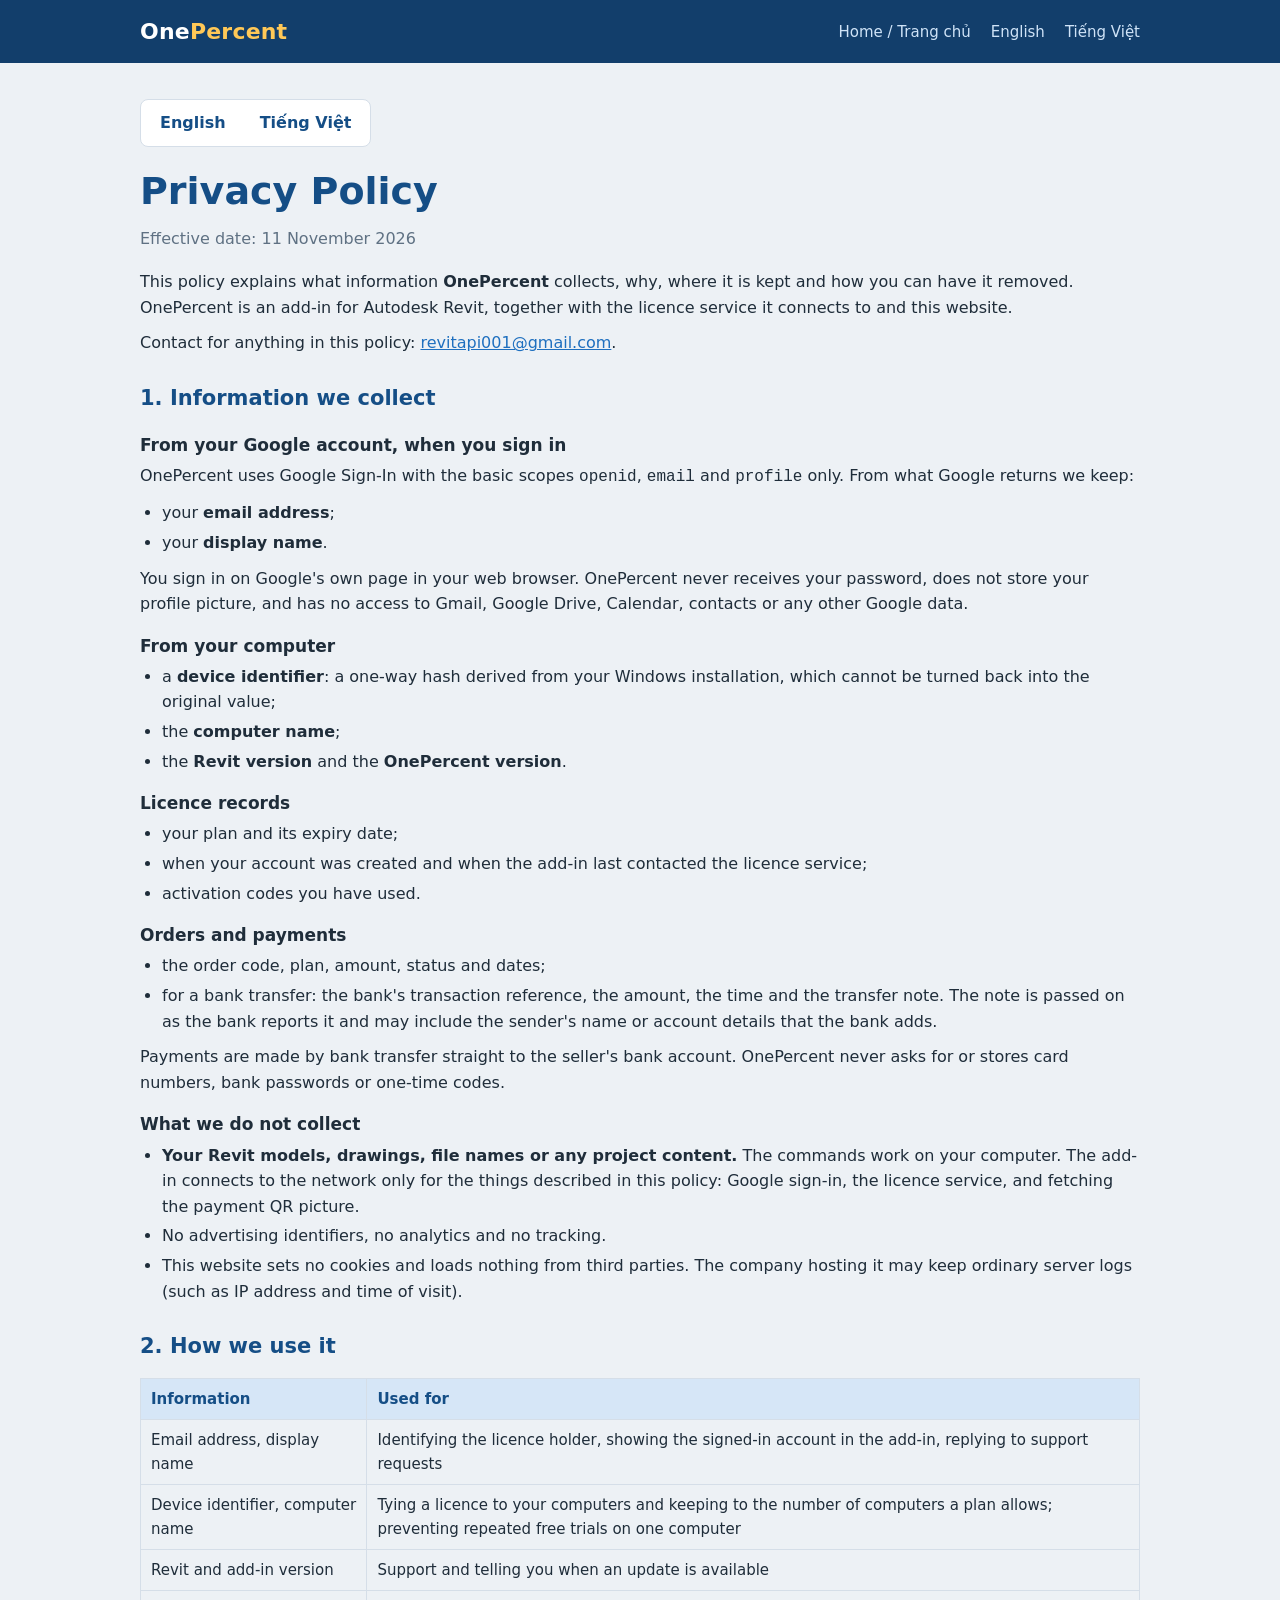
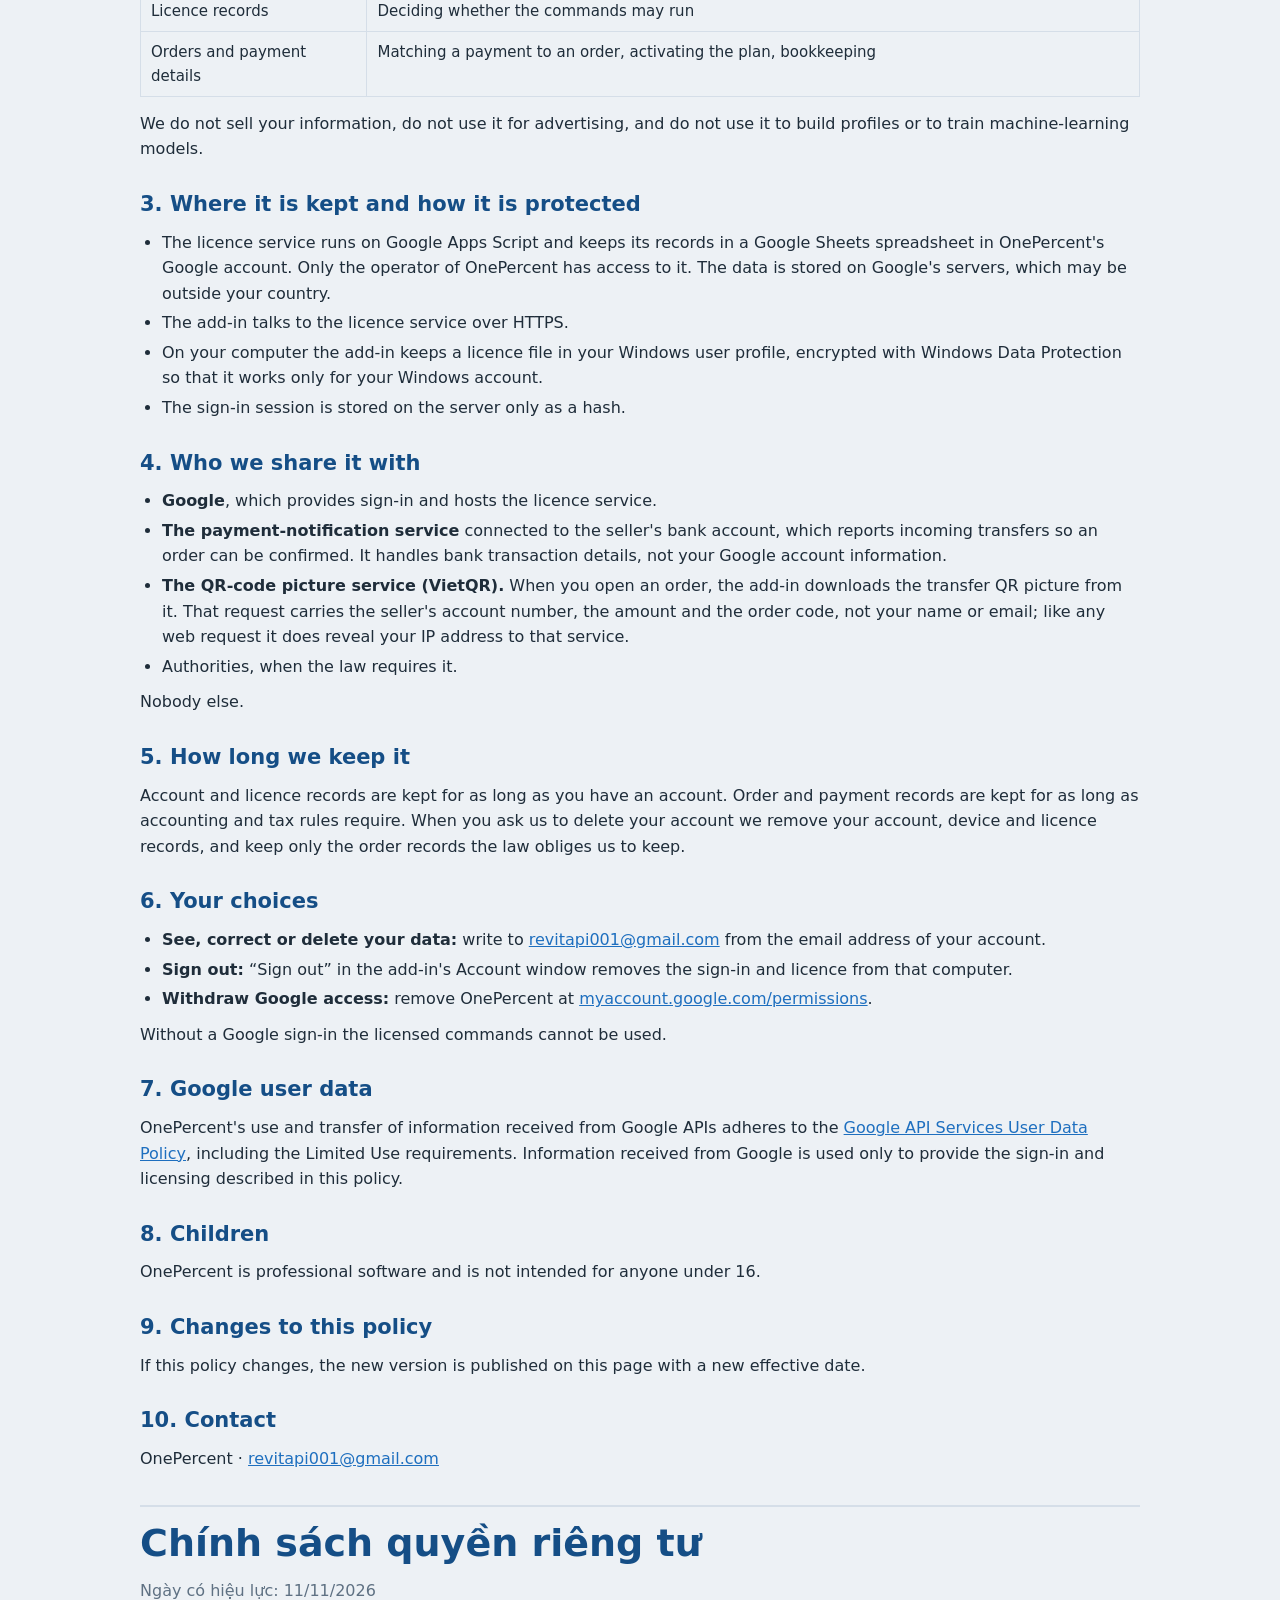
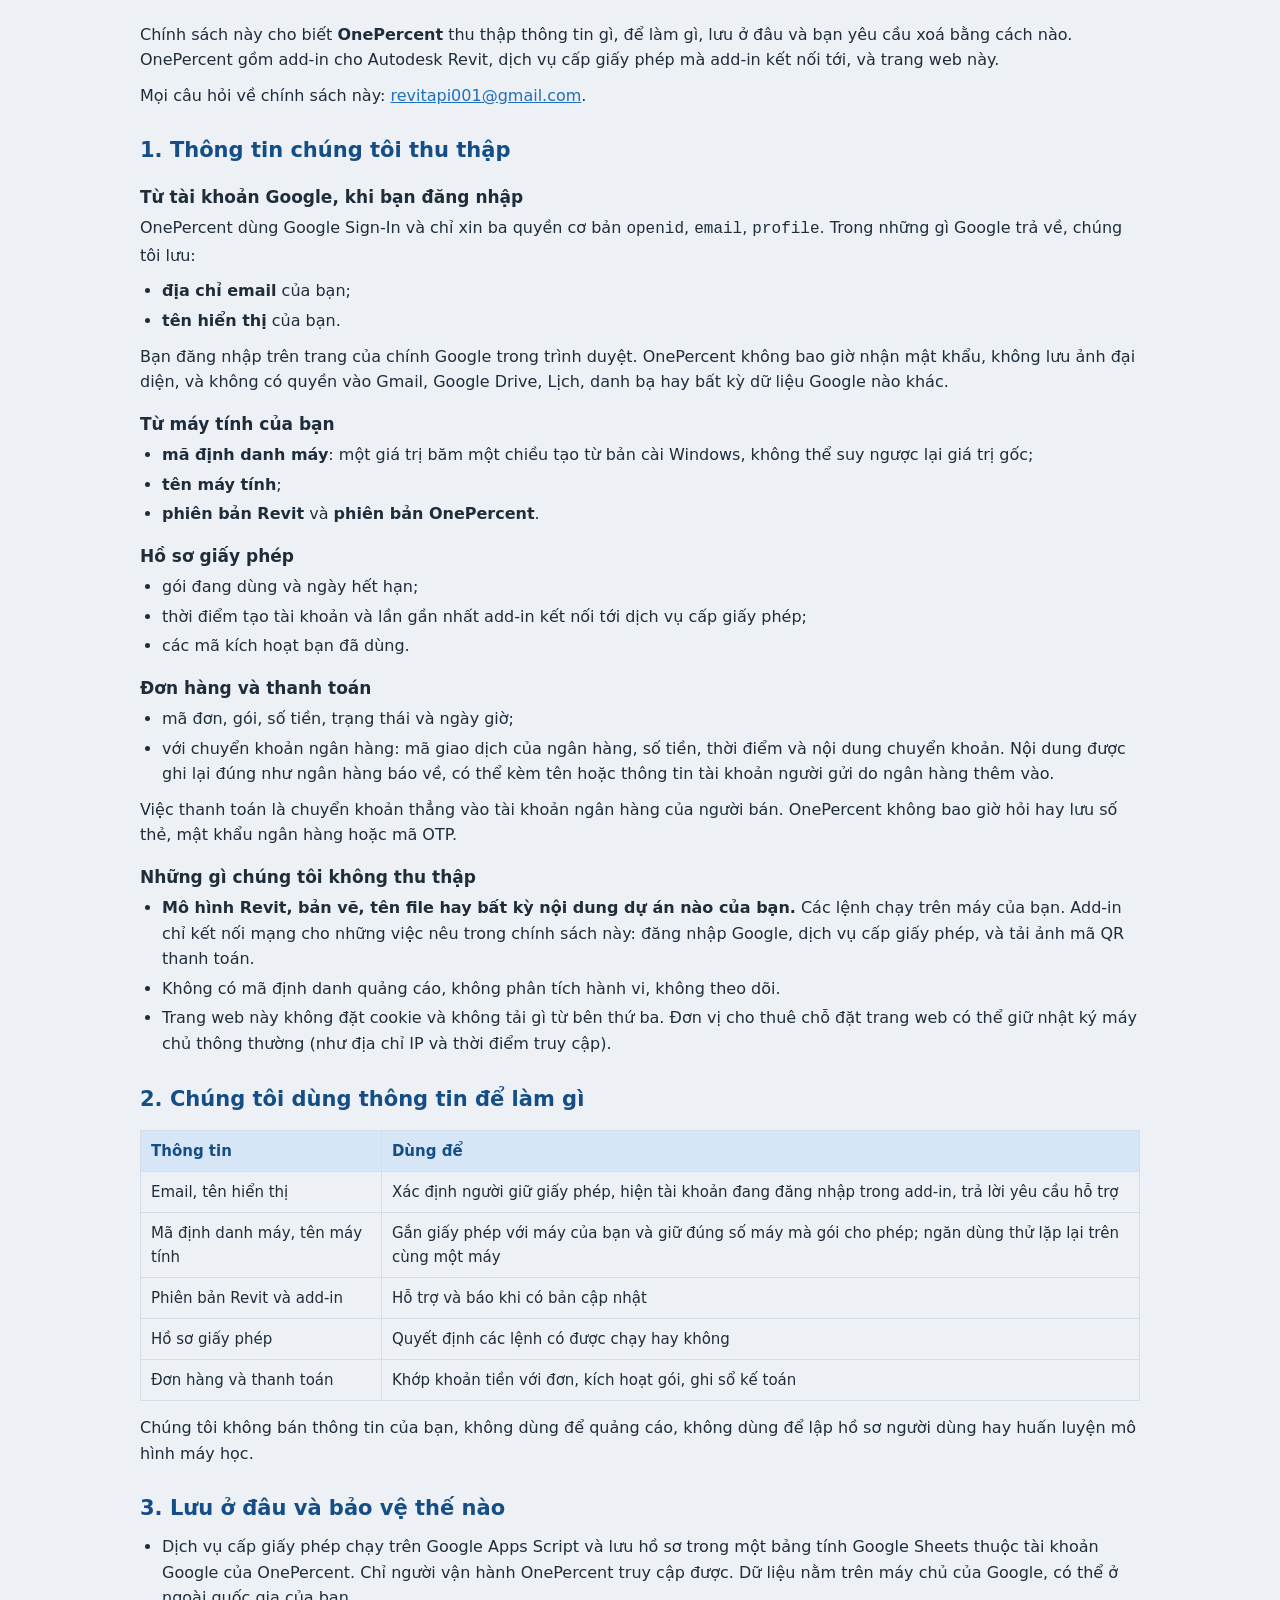
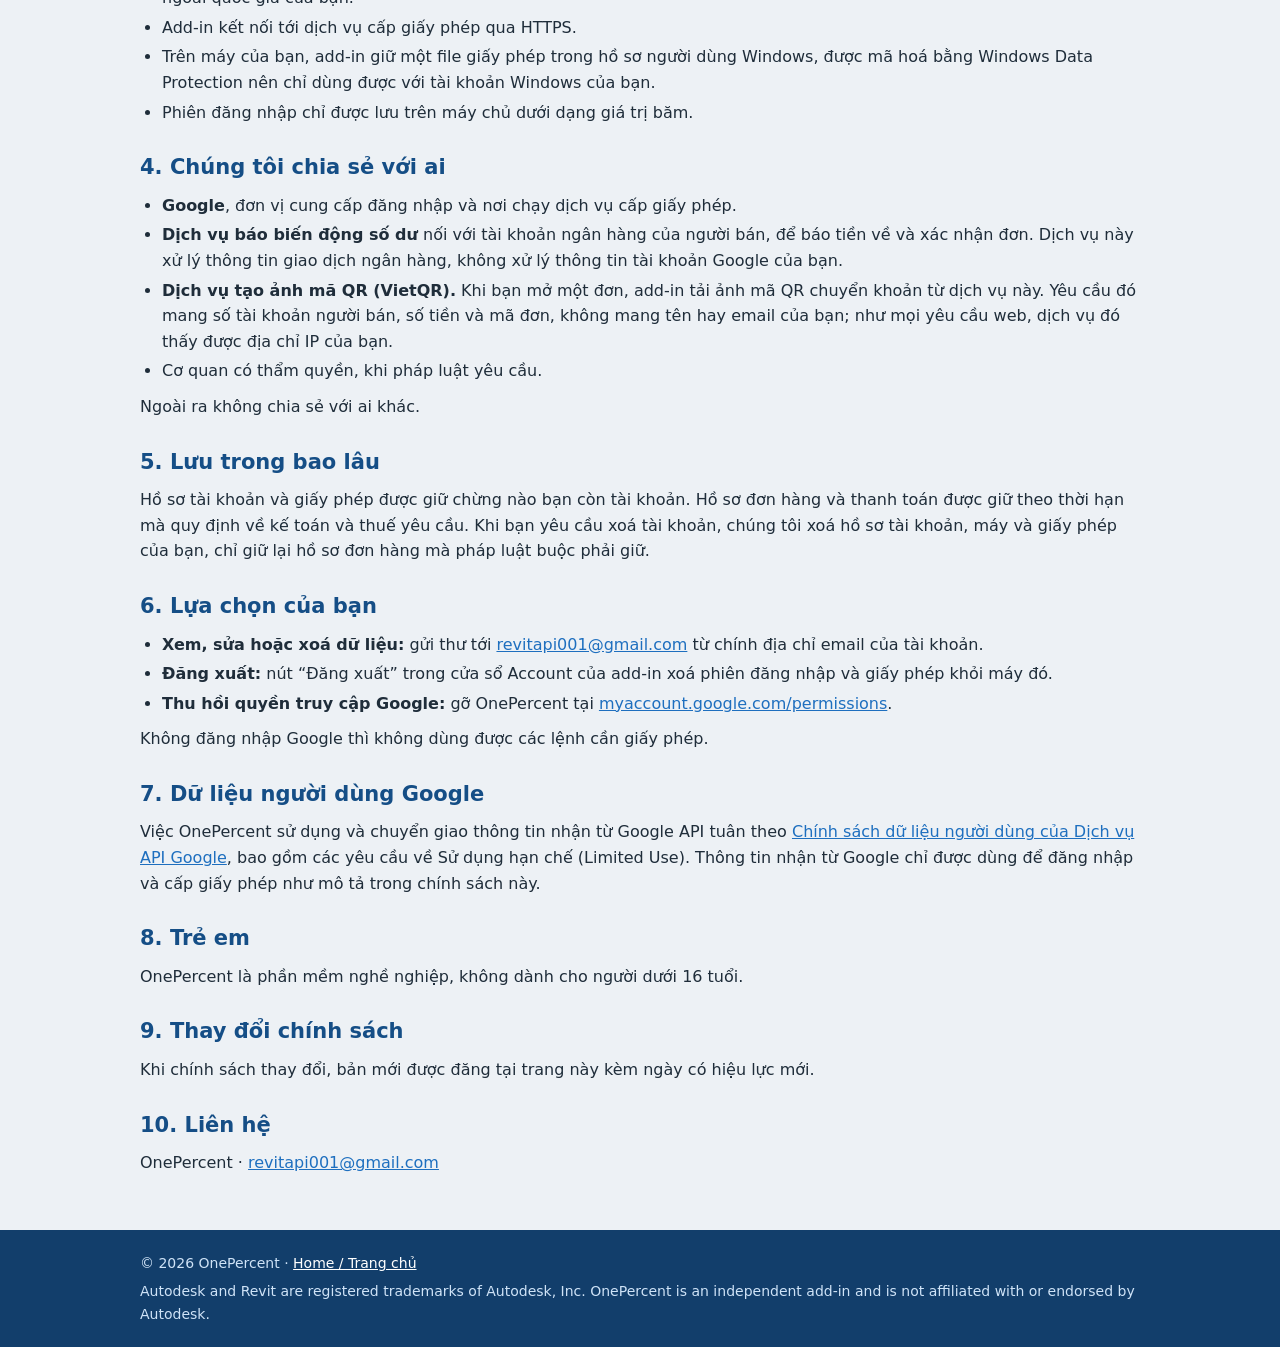
==== privacy.html @ 25739057 "Add files via upload" ====
<!doctype html>
<html lang="en">
<head>
  <meta charset="utf-8">
  <meta name="viewport" content="width=device-width, initial-scale=1">
  <title>Privacy Policy – OnePercent</title>
  <meta name="description" content="What information the OnePercent add-in for Autodesk Revit collects, why, where it is kept and how to have it removed.">
  <link rel="icon" href="data:image/svg+xml,%3Csvg xmlns='http://www.w3.org/2000/svg' viewBox='0 0 32 32'%3E%3Crect width='32' height='32' rx='7' fill='%231e6fbf'/%3E%3Ctext x='16' y='22' font-family='Segoe UI,Arial' font-size='15' font-weight='700' text-anchor='middle' fill='%23fff'%3E1%25%3C/text%3E%3C/svg%3E">
  <link rel="stylesheet" href="style.css">
</head>
<body>

<header class="top">
  <div class="wrap">
    <a class="brand" href="index.html">One<span>Percent</span></a>
    <nav class="nav">
      <a href="index.html">Home / Trang chủ</a>
      <a href="#english">English</a>
      <a href="#tieng-viet">Tiếng Việt</a>
    </nav>
  </div>
</header>

<main class="doc">
  <div class="wrap">

    <div class="switch">
      <a href="#english">English</a>
      <a href="#tieng-viet">Tiếng Việt</a>
    </div>

    <!-- ============================== ENGLISH ============================== -->
    <article id="english" lang="en">
      <h1>Privacy Policy</h1>
      <p class="date">Effective date: 11 November 2026</p>

      <p>This policy explains what information <strong>OnePercent</strong> collects, why, where it is kept and how you can have it removed. OnePercent is an add-in for Autodesk Revit, together with the licence service it connects to and this website.</p>
      <p>Contact for anything in this policy: <a href="mailto:revitapi001@gmail.com">revitapi001@gmail.com</a>.</p>

      <h2>1. Information we collect</h2>

      <h3>From your Google account, when you sign in</h3>
      <p>OnePercent uses Google Sign-In with the basic scopes <code>openid</code>, <code>email</code> and <code>profile</code> only. From what Google returns we keep:</p>
      <ul>
        <li>your <strong>email address</strong>;</li>
        <li>your <strong>display name</strong>.</li>
      </ul>
      <p>You sign in on Google's own page in your web browser. OnePercent never receives your password, does not store your profile picture, and has no access to Gmail, Google Drive, Calendar, contacts or any other Google data.</p>

      <h3>From your computer</h3>
      <ul>
        <li>a <strong>device identifier</strong>: a one-way hash derived from your Windows installation, which cannot be turned back into the original value;</li>
        <li>the <strong>computer name</strong>;</li>
        <li>the <strong>Revit version</strong> and the <strong>OnePercent version</strong>.</li>
      </ul>

      <h3>Licence records</h3>
      <ul>
        <li>your plan and its expiry date;</li>
        <li>when your account was created and when the add-in last contacted the licence service;</li>
        <li>activation codes you have used.</li>
      </ul>

      <h3>Orders and payments</h3>
      <ul>
        <li>the order code, plan, amount, status and dates;</li>
        <li>for a bank transfer: the bank's transaction reference, the amount, the time and the transfer note. The note is passed on as the bank reports it and may include the sender's name or account details that the bank adds.</li>
      </ul>
      <p>Payments are made by bank transfer straight to the seller's bank account. OnePercent never asks for or stores card numbers, bank passwords or one-time codes.</p>

      <h3>What we do not collect</h3>
      <ul>
        <li><strong>Your Revit models, drawings, file names or any project content.</strong> The commands work on your computer. The add-in connects to the network only for the things described in this policy: Google sign-in, the licence service, and fetching the payment QR picture.</li>
        <li>No advertising identifiers, no analytics and no tracking.</li>
        <li>This website sets no cookies and loads nothing from third parties. The company hosting it may keep ordinary server logs (such as IP address and time of visit).</li>
      </ul>

      <h2>2. How we use it</h2>
      <div class="table-scroll">
        <table>
          <tr><th>Information</th><th>Used for</th></tr>
          <tr><td>Email address, display name</td><td>Identifying the licence holder, showing the signed-in account in the add-in, replying to support requests</td></tr>
          <tr><td>Device identifier, computer name</td><td>Tying a licence to your computers and keeping to the number of computers a plan allows; preventing repeated free trials on one computer</td></tr>
          <tr><td>Revit and add-in version</td><td>Support and telling you when an update is available</td></tr>
          <tr><td>Licence records</td><td>Deciding whether the commands may run</td></tr>
          <tr><td>Orders and payment details</td><td>Matching a payment to an order, activating the plan, bookkeeping</td></tr>
        </table>
      </div>
      <p>We do not sell your information, do not use it for advertising, and do not use it to build profiles or to train machine-learning models.</p>

      <h2>3. Where it is kept and how it is protected</h2>
      <ul>
        <li>The licence service runs on Google Apps Script and keeps its records in a Google Sheets spreadsheet in OnePercent's Google account. Only the operator of OnePercent has access to it. The data is stored on Google's servers, which may be outside your country.</li>
        <li>The add-in talks to the licence service over HTTPS.</li>
        <li>On your computer the add-in keeps a licence file in your Windows user profile, encrypted with Windows Data Protection so that it works only for your Windows account.</li>
        <li>The sign-in session is stored on the server only as a hash.</li>
      </ul>

      <h2>4. Who we share it with</h2>
      <ul>
        <li><strong>Google</strong>, which provides sign-in and hosts the licence service.</li>
        <li><strong>The payment-notification service</strong> connected to the seller's bank account, which reports incoming transfers so an order can be confirmed. It handles bank transaction details, not your Google account information.</li>
        <li><strong>The QR-code picture service (VietQR).</strong> When you open an order, the add-in downloads the transfer QR picture from it. That request carries the seller's account number, the amount and the order code, not your name or email; like any web request it does reveal your IP address to that service.</li>
        <li>Authorities, when the law requires it.</li>
      </ul>
      <p>Nobody else.</p>

      <h2>5. How long we keep it</h2>
      <p>Account and licence records are kept for as long as you have an account. Order and payment records are kept for as long as accounting and tax rules require. When you ask us to delete your account we remove your account, device and licence records, and keep only the order records the law obliges us to keep.</p>

      <h2>6. Your choices</h2>
      <ul>
        <li><strong>See, correct or delete your data:</strong> write to <a href="mailto:revitapi001@gmail.com">revitapi001@gmail.com</a> from the email address of your account.</li>
        <li><strong>Sign out:</strong> “Sign out” in the add-in's Account window removes the sign-in and licence from that computer.</li>
        <li><strong>Withdraw Google access:</strong> remove OnePercent at <a href="https://myaccount.google.com/permissions">myaccount.google.com/permissions</a>.</li>
      </ul>
      <p>Without a Google sign-in the licensed commands cannot be used.</p>

      <h2>7. Google user data</h2>
      <p>OnePercent's use and transfer of information received from Google APIs adheres to the <a href="https://developers.google.com/terms/api-services-user-data-policy">Google API Services User Data Policy</a>, including the Limited Use requirements. Information received from Google is used only to provide the sign-in and licensing described in this policy.</p>

      <h2>8. Children</h2>
      <p>OnePercent is professional software and is not intended for anyone under 16.</p>

      <h2>9. Changes to this policy</h2>
      <p>If this policy changes, the new version is published on this page with a new effective date.</p>

      <h2>10. Contact</h2>
      <p>OnePercent · <a href="mailto:revitapi001@gmail.com">revitapi001@gmail.com</a></p>
    </article>

    <hr class="divider">

    <!-- ============================== TIẾNG VIỆT ============================== -->
    <article id="tieng-viet" lang="vi">
      <h1>Chính sách quyền riêng tư</h1>
      <p class="date">Ngày có hiệu lực: 11/11/2026</p>

      <p>Chính sách này cho biết <strong>OnePercent</strong> thu thập thông tin gì, để làm gì, lưu ở đâu và bạn yêu cầu xoá bằng cách nào. OnePercent gồm add-in cho Autodesk Revit, dịch vụ cấp giấy phép mà add-in kết nối tới, và trang web này.</p>
      <p>Mọi câu hỏi về chính sách này: <a href="mailto:revitapi001@gmail.com">revitapi001@gmail.com</a>.</p>

      <h2>1. Thông tin chúng tôi thu thập</h2>

      <h3>Từ tài khoản Google, khi bạn đăng nhập</h3>
      <p>OnePercent dùng Google Sign-In và chỉ xin ba quyền cơ bản <code>openid</code>, <code>email</code>, <code>profile</code>. Trong những gì Google trả về, chúng tôi lưu:</p>
      <ul>
        <li><strong>địa chỉ email</strong> của bạn;</li>
        <li><strong>tên hiển thị</strong> của bạn.</li>
      </ul>
      <p>Bạn đăng nhập trên trang của chính Google trong trình duyệt. OnePercent không bao giờ nhận mật khẩu, không lưu ảnh đại diện, và không có quyền vào Gmail, Google Drive, Lịch, danh bạ hay bất kỳ dữ liệu Google nào khác.</p>

      <h3>Từ máy tính của bạn</h3>
      <ul>
        <li><strong>mã định danh máy</strong>: một giá trị băm một chiều tạo từ bản cài Windows, không thể suy ngược lại giá trị gốc;</li>
        <li><strong>tên máy tính</strong>;</li>
        <li><strong>phiên bản Revit</strong> và <strong>phiên bản OnePercent</strong>.</li>
      </ul>

      <h3>Hồ sơ giấy phép</h3>
      <ul>
        <li>gói đang dùng và ngày hết hạn;</li>
        <li>thời điểm tạo tài khoản và lần gần nhất add-in kết nối tới dịch vụ cấp giấy phép;</li>
        <li>các mã kích hoạt bạn đã dùng.</li>
      </ul>

      <h3>Đơn hàng và thanh toán</h3>
      <ul>
        <li>mã đơn, gói, số tiền, trạng thái và ngày giờ;</li>
        <li>với chuyển khoản ngân hàng: mã giao dịch của ngân hàng, số tiền, thời điểm và nội dung chuyển khoản. Nội dung được ghi lại đúng như ngân hàng báo về, có thể kèm tên hoặc thông tin tài khoản người gửi do ngân hàng thêm vào.</li>
      </ul>
      <p>Việc thanh toán là chuyển khoản thẳng vào tài khoản ngân hàng của người bán. OnePercent không bao giờ hỏi hay lưu số thẻ, mật khẩu ngân hàng hoặc mã OTP.</p>

      <h3>Những gì chúng tôi không thu thập</h3>
      <ul>
        <li><strong>Mô hình Revit, bản vẽ, tên file hay bất kỳ nội dung dự án nào của bạn.</strong> Các lệnh chạy trên máy của bạn. Add-in chỉ kết nối mạng cho những việc nêu trong chính sách này: đăng nhập Google, dịch vụ cấp giấy phép, và tải ảnh mã QR thanh toán.</li>
        <li>Không có mã định danh quảng cáo, không phân tích hành vi, không theo dõi.</li>
        <li>Trang web này không đặt cookie và không tải gì từ bên thứ ba. Đơn vị cho thuê chỗ đặt trang web có thể giữ nhật ký máy chủ thông thường (như địa chỉ IP và thời điểm truy cập).</li>
      </ul>

      <h2>2. Chúng tôi dùng thông tin để làm gì</h2>
      <div class="table-scroll">
        <table>
          <tr><th>Thông tin</th><th>Dùng để</th></tr>
          <tr><td>Email, tên hiển thị</td><td>Xác định người giữ giấy phép, hiện tài khoản đang đăng nhập trong add-in, trả lời yêu cầu hỗ trợ</td></tr>
          <tr><td>Mã định danh máy, tên máy tính</td><td>Gắn giấy phép với máy của bạn và giữ đúng số máy mà gói cho phép; ngăn dùng thử lặp lại trên cùng một máy</td></tr>
          <tr><td>Phiên bản Revit và add-in</td><td>Hỗ trợ và báo khi có bản cập nhật</td></tr>
          <tr><td>Hồ sơ giấy phép</td><td>Quyết định các lệnh có được chạy hay không</td></tr>
          <tr><td>Đơn hàng và thanh toán</td><td>Khớp khoản tiền với đơn, kích hoạt gói, ghi sổ kế toán</td></tr>
        </table>
      </div>
      <p>Chúng tôi không bán thông tin của bạn, không dùng để quảng cáo, không dùng để lập hồ sơ người dùng hay huấn luyện mô hình máy học.</p>

      <h2>3. Lưu ở đâu và bảo vệ thế nào</h2>
      <ul>
        <li>Dịch vụ cấp giấy phép chạy trên Google Apps Script và lưu hồ sơ trong một bảng tính Google Sheets thuộc tài khoản Google của OnePercent. Chỉ người vận hành OnePercent truy cập được. Dữ liệu nằm trên máy chủ của Google, có thể ở ngoài quốc gia của bạn.</li>
        <li>Add-in kết nối tới dịch vụ cấp giấy phép qua HTTPS.</li>
        <li>Trên máy của bạn, add-in giữ một file giấy phép trong hồ sơ người dùng Windows, được mã hoá bằng Windows Data Protection nên chỉ dùng được với tài khoản Windows của bạn.</li>
        <li>Phiên đăng nhập chỉ được lưu trên máy chủ dưới dạng giá trị băm.</li>
      </ul>

      <h2>4. Chúng tôi chia sẻ với ai</h2>
      <ul>
        <li><strong>Google</strong>, đơn vị cung cấp đăng nhập và nơi chạy dịch vụ cấp giấy phép.</li>
        <li><strong>Dịch vụ báo biến động số dư</strong> nối với tài khoản ngân hàng của người bán, để báo tiền về và xác nhận đơn. Dịch vụ này xử lý thông tin giao dịch ngân hàng, không xử lý thông tin tài khoản Google của bạn.</li>
        <li><strong>Dịch vụ tạo ảnh mã QR (VietQR).</strong> Khi bạn mở một đơn, add-in tải ảnh mã QR chuyển khoản từ dịch vụ này. Yêu cầu đó mang số tài khoản người bán, số tiền và mã đơn, không mang tên hay email của bạn; như mọi yêu cầu web, dịch vụ đó thấy được địa chỉ IP của bạn.</li>
        <li>Cơ quan có thẩm quyền, khi pháp luật yêu cầu.</li>
      </ul>
      <p>Ngoài ra không chia sẻ với ai khác.</p>

      <h2>5. Lưu trong bao lâu</h2>
      <p>Hồ sơ tài khoản và giấy phép được giữ chừng nào bạn còn tài khoản. Hồ sơ đơn hàng và thanh toán được giữ theo thời hạn mà quy định về kế toán và thuế yêu cầu. Khi bạn yêu cầu xoá tài khoản, chúng tôi xoá hồ sơ tài khoản, máy và giấy phép của bạn, chỉ giữ lại hồ sơ đơn hàng mà pháp luật buộc phải giữ.</p>

      <h2>6. Lựa chọn của bạn</h2>
      <ul>
        <li><strong>Xem, sửa hoặc xoá dữ liệu:</strong> gửi thư tới <a href="mailto:revitapi001@gmail.com">revitapi001@gmail.com</a> từ chính địa chỉ email của tài khoản.</li>
        <li><strong>Đăng xuất:</strong> nút “Đăng xuất” trong cửa sổ Account của add-in xoá phiên đăng nhập và giấy phép khỏi máy đó.</li>
        <li><strong>Thu hồi quyền truy cập Google:</strong> gỡ OnePercent tại <a href="https://myaccount.google.com/permissions">myaccount.google.com/permissions</a>.</li>
      </ul>
      <p>Không đăng nhập Google thì không dùng được các lệnh cần giấy phép.</p>

      <h2>7. Dữ liệu người dùng Google</h2>
      <p>Việc OnePercent sử dụng và chuyển giao thông tin nhận từ Google API tuân theo <a href="https://developers.google.com/terms/api-services-user-data-policy">Chính sách dữ liệu người dùng của Dịch vụ API Google</a>, bao gồm các yêu cầu về Sử dụng hạn chế (Limited Use). Thông tin nhận từ Google chỉ được dùng để đăng nhập và cấp giấy phép như mô tả trong chính sách này.</p>

      <h2>8. Trẻ em</h2>
      <p>OnePercent là phần mềm nghề nghiệp, không dành cho người dưới 16 tuổi.</p>

      <h2>9. Thay đổi chính sách</h2>
      <p>Khi chính sách thay đổi, bản mới được đăng tại trang này kèm ngày có hiệu lực mới.</p>

      <h2>10. Liên hệ</h2>
      <p>OnePercent · <a href="mailto:revitapi001@gmail.com">revitapi001@gmail.com</a></p>
    </article>

  </div>
</main>

<footer>
  <div class="wrap">
    <p>© 2026 OnePercent · <a href="index.html">Home / Trang chủ</a></p>
    <p>Autodesk and Revit are registered trademarks of Autodesk, Inc. OnePercent is an independent add-in and is not affiliated with or endorsed by Autodesk.</p>
  </div>
</footer>

</body>
</html>
---- style.css ----
/* OnePercent website - shared by index.html and privacy.html.
   No external fonts, scripts or trackers: the pages load nothing from third parties. */

:root {
  --blue: #1e6fbf;
  --blue-dark: #123e6b;
  --blue-ink: #154e86;
  --gold: #ffc857;
  --green: #2e7d32;
  --ink: #1f2d3a;
  --muted: #5f7183;
  --line: #d5dee8;
  --wash: #f0f6fc;
  --page: #edf1f5;
  --card: #ffffff;
}

* { box-sizing: border-box; }

html { scroll-behavior: smooth; }

body {
  margin: 0;
  font-family: "Segoe UI", system-ui, -apple-system, Roboto, Arial, sans-serif;
  font-size: 16px;
  line-height: 1.6;
  color: var(--ink);
  background: var(--page);
}

a { color: var(--blue); }
a:hover { color: var(--blue-ink); }

.wrap {
  max-width: 1040px;
  margin: 0 auto;
  padding: 0 20px;
}

/* ---- top bar ---- */
.top {
  background: var(--blue-dark);
  color: #fff;
}
.top .wrap {
  display: flex;
  align-items: center;
  justify-content: space-between;
  flex-wrap: wrap;
  gap: 8px 24px;
  padding-top: 14px;
  padding-bottom: 14px;
}
.brand {
  font-size: 22px;
  font-weight: 700;
  color: #fff;
  text-decoration: none;
  letter-spacing: 0.2px;
}
.brand span { color: var(--gold); }
.nav { display: flex; flex-wrap: wrap; gap: 4px 20px; }
.nav a {
  color: #cfe3f7;
  text-decoration: none;
  font-size: 15px;
}
.nav a:hover { color: #fff; text-decoration: underline; }

/* ---- hero ---- */
.hero {
  background: linear-gradient(160deg, var(--blue-dark) 0%, var(--blue) 100%);
  color: #fff;
  padding: 56px 0 64px;
}
.hero h1 {
  margin: 0 0 6px;
  font-size: clamp(32px, 6vw, 50px);
  line-height: 1.15;
}
.hero .rule {
  width: 56px;
  height: 4px;
  border-radius: 2px;
  background: var(--gold);
  margin: 18px 0;
}
.hero p {
  max-width: 660px;
  margin: 0 0 26px;
  font-size: 18px;
  color: #e4effa;
}
.buttons { display: flex; flex-wrap: wrap; gap: 12px; }
.btn {
  display: inline-block;
  padding: 11px 22px;
  border-radius: 7px;
  font-weight: 600;
  text-decoration: none;
  border: 1px solid transparent;
}
.btn.primary { background: var(--gold); color: #3a2a00; }
.btn.primary:hover { background: #ffd57e; color: #3a2a00; }
.btn.ghost { border-color: rgba(255, 255, 255, 0.55); color: #fff; background: rgba(255, 255, 255, 0.1); }
.btn.ghost:hover { background: rgba(255, 255, 255, 0.2); color: #fff; }

/* ---- sections ---- */
section { padding: 44px 0 8px; }
section:last-of-type { padding-bottom: 44px; }
h2 {
  margin: 0 0 6px;
  font-size: 26px;
  color: var(--blue-ink);
}
.lead { margin: 0 0 22px; color: var(--muted); max-width: 720px; }

.grid {
  display: grid;
  grid-template-columns: repeat(auto-fill, minmax(230px, 1fr));
  gap: 14px;
}
.card {
  background: var(--card);
  border: 1px solid var(--line);
  border-radius: 10px;
  padding: 16px 18px 18px;
  border-top: 5px solid var(--blue);
}
.card:nth-child(4n + 2) { border-top-color: #5b3fa8; }
.card:nth-child(4n + 3) { border-top-color: #a85d00; }
.card:nth-child(4n + 4) { border-top-color: var(--green); }
.card h3 { margin: 0 0 4px; font-size: 17px; }
.card p { margin: 0; font-size: 15px; color: var(--muted); }

.panel {
  background: var(--card);
  border: 1px solid var(--line);
  border-radius: 10px;
  padding: 22px 24px;
}
.panel + .panel { margin-top: 14px; }
.panel h3 { margin: 0 0 8px; font-size: 18px; color: var(--blue-ink); }
.panel p { margin: 0 0 10px; }
.panel p:last-child, .panel ul:last-child, .panel ol:last-child { margin-bottom: 0; }
.panel ul, .panel ol { margin: 0 0 10px; padding-left: 22px; }
.panel li { margin-bottom: 4px; }

.steps { counter-reset: step; list-style: none; padding: 0; margin: 0; }
.steps li {
  counter-increment: step;
  position: relative;
  padding: 2px 0 12px 44px;
}
.steps li::before {
  content: counter(step);
  position: absolute;
  left: 0;
  top: 0;
  width: 30px;
  height: 30px;
  border-radius: 50%;
  background: var(--blue);
  color: #fff;
  font-weight: 700;
  text-align: center;
  line-height: 30px;
}

.note {
  background: #fff6e5;
  border: 1px solid #f0d9a8;
  border-radius: 8px;
  padding: 12px 16px;
  color: #7a4b00;
}
.english {
  background: var(--wash);
  border: 1px solid var(--line);
  border-left: 5px solid var(--blue);
  border-radius: 8px;
  padding: 18px 22px;
}
.english h2 { font-size: 21px; }
.english p { margin: 0 0 10px; }
.english p:last-child { margin-bottom: 0; }

/* ---- policy page ---- */
.doc { padding: 36px 0 44px; }
.doc h1 { margin: 0 0 4px; font-size: clamp(28px, 5vw, 38px); color: var(--blue-ink); }
.doc .date { margin: 0 0 18px; color: var(--muted); }
.doc h2 { margin: 26px 0 8px; font-size: 21px; }
.doc h3 { margin: 16px 0 4px; font-size: 17px; }
.doc p, .doc ul { margin: 0 0 10px; }
.doc ul { padding-left: 22px; }
.doc li { margin-bottom: 4px; }
.doc table { width: 100%; border-collapse: collapse; margin: 6px 0 14px; font-size: 15px; }
.doc th, .doc td { text-align: left; vertical-align: top; padding: 8px 10px; border: 1px solid var(--line); }
.doc th { background: #d6e6f7; color: var(--blue-ink); }
.table-scroll { overflow-x: auto; }
.switch {
  display: inline-flex;
  gap: 6px;
  background: var(--card);
  border: 1px solid var(--line);
  border-radius: 8px;
  padding: 5px;
  margin: 0 0 14px;
}
.switch a {
  padding: 5px 14px;
  border-radius: 5px;
  text-decoration: none;
  font-weight: 600;
  color: var(--blue-ink);
}
.switch a:hover { background: var(--wash); }
.divider { border: 0; border-top: 2px solid var(--line); margin: 34px 0 6px; }

/* ---- footer ---- */
footer {
  background: var(--blue-dark);
  color: #cfe3f7;
  font-size: 14px;
  padding: 22px 0 26px;
}
footer a { color: #fff; }
footer p { margin: 0 0 6px; }
footer p:last-child { margin-bottom: 0; }

@media (max-width: 560px) {
  .hero { padding: 40px 0 46px; }
  .hero p { font-size: 16px; }
  .panel { padding: 18px 16px; }
}
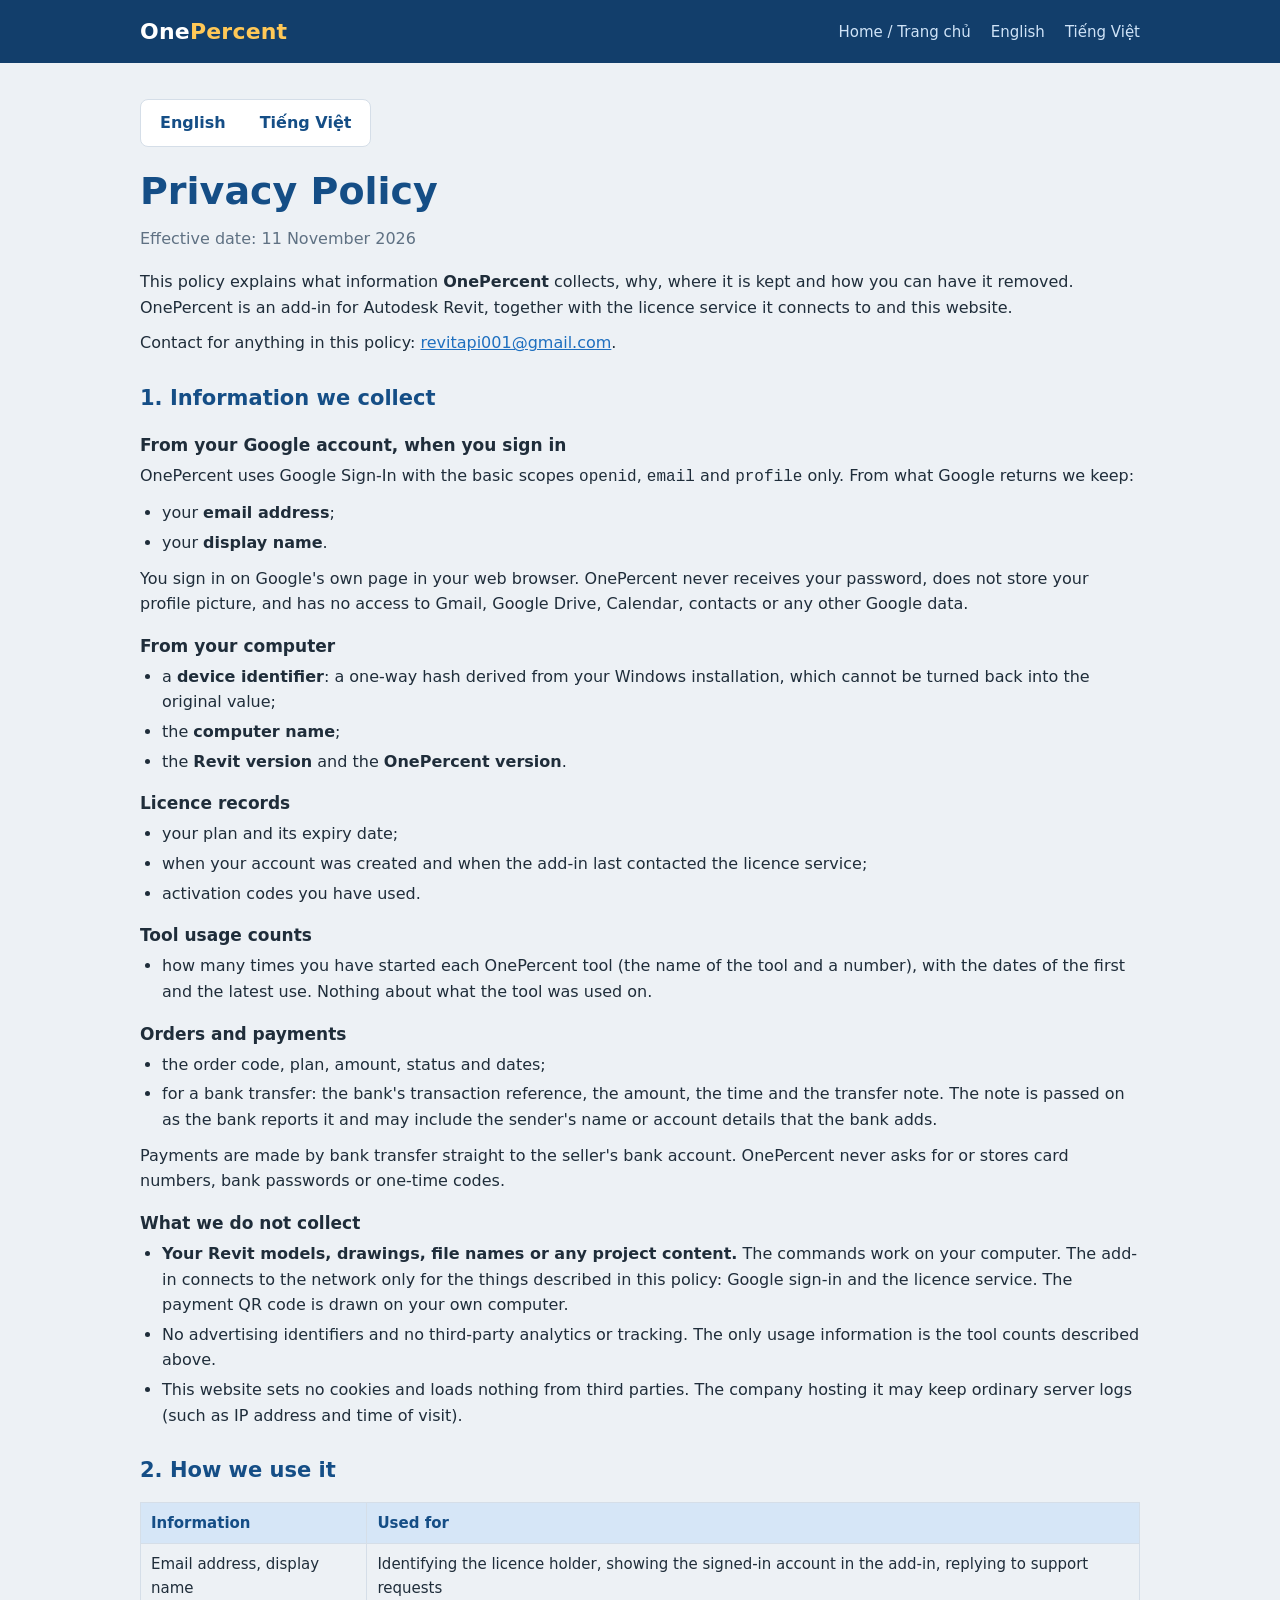
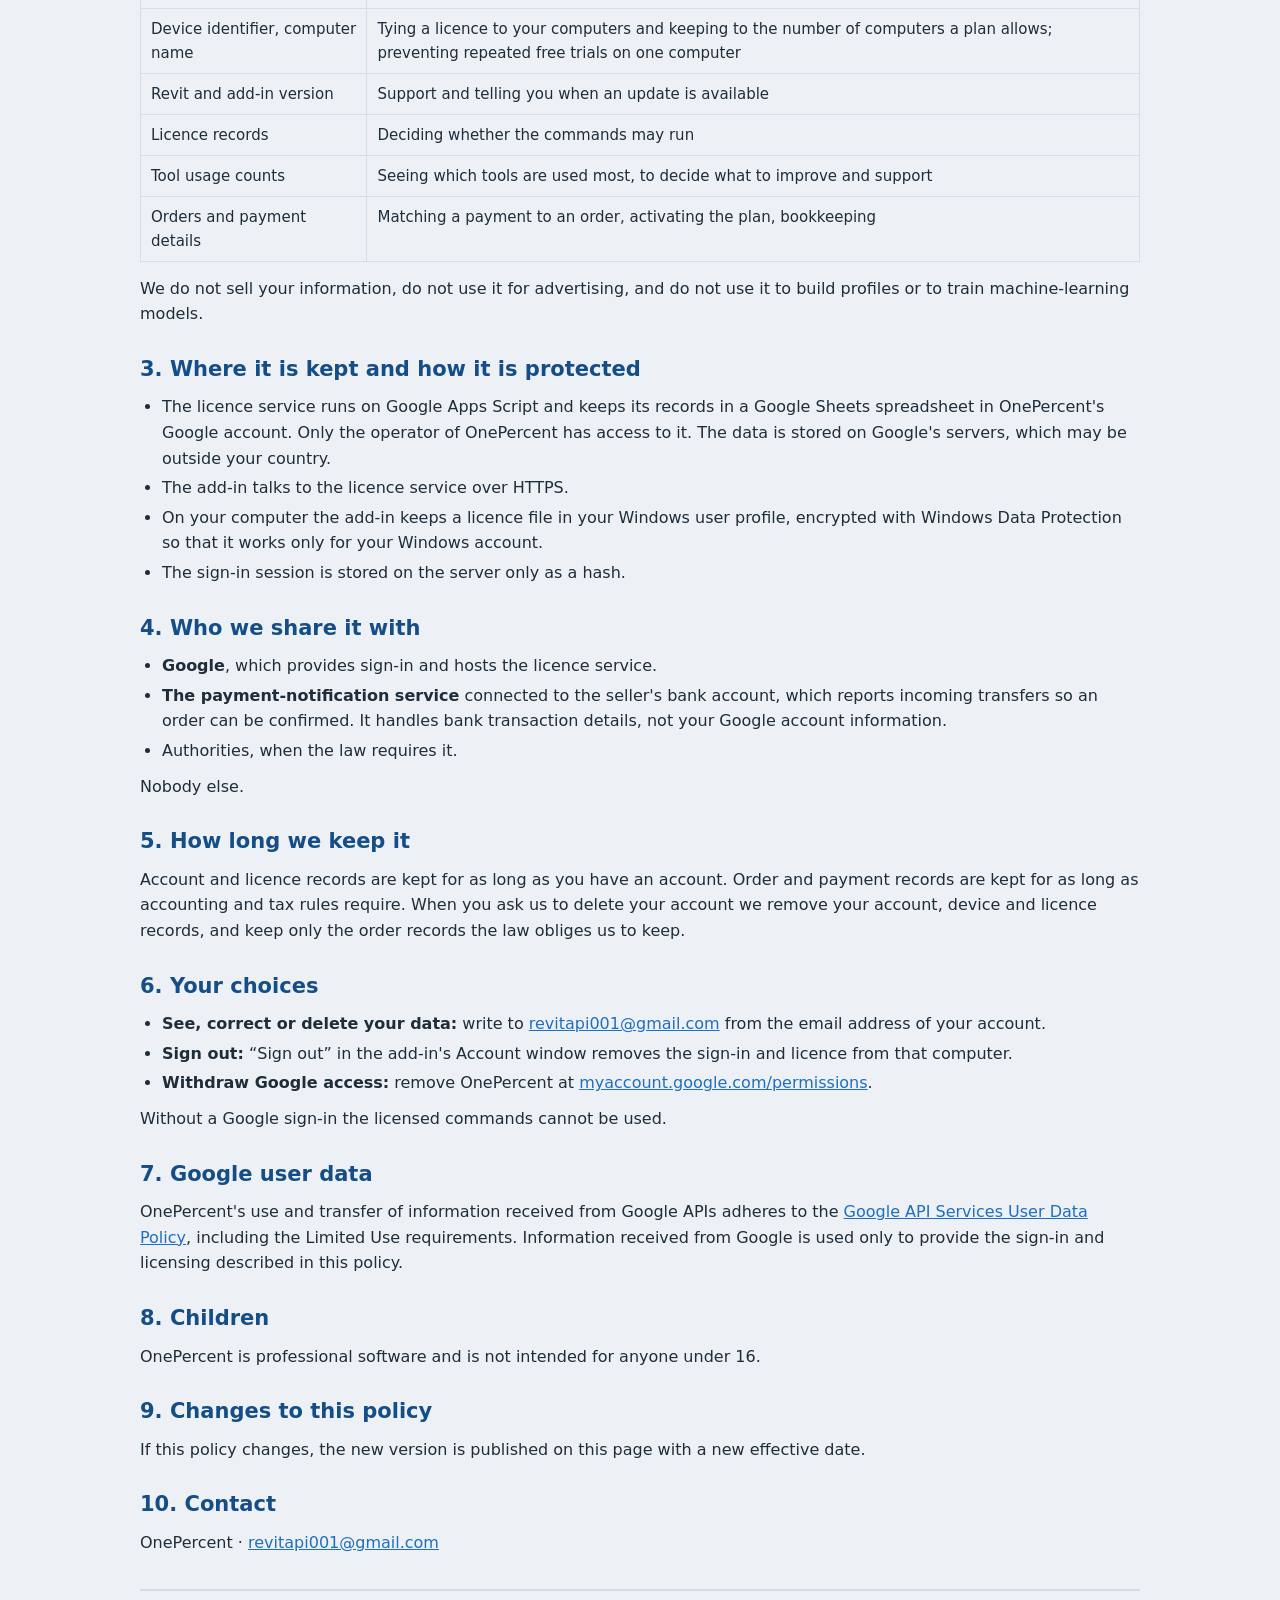
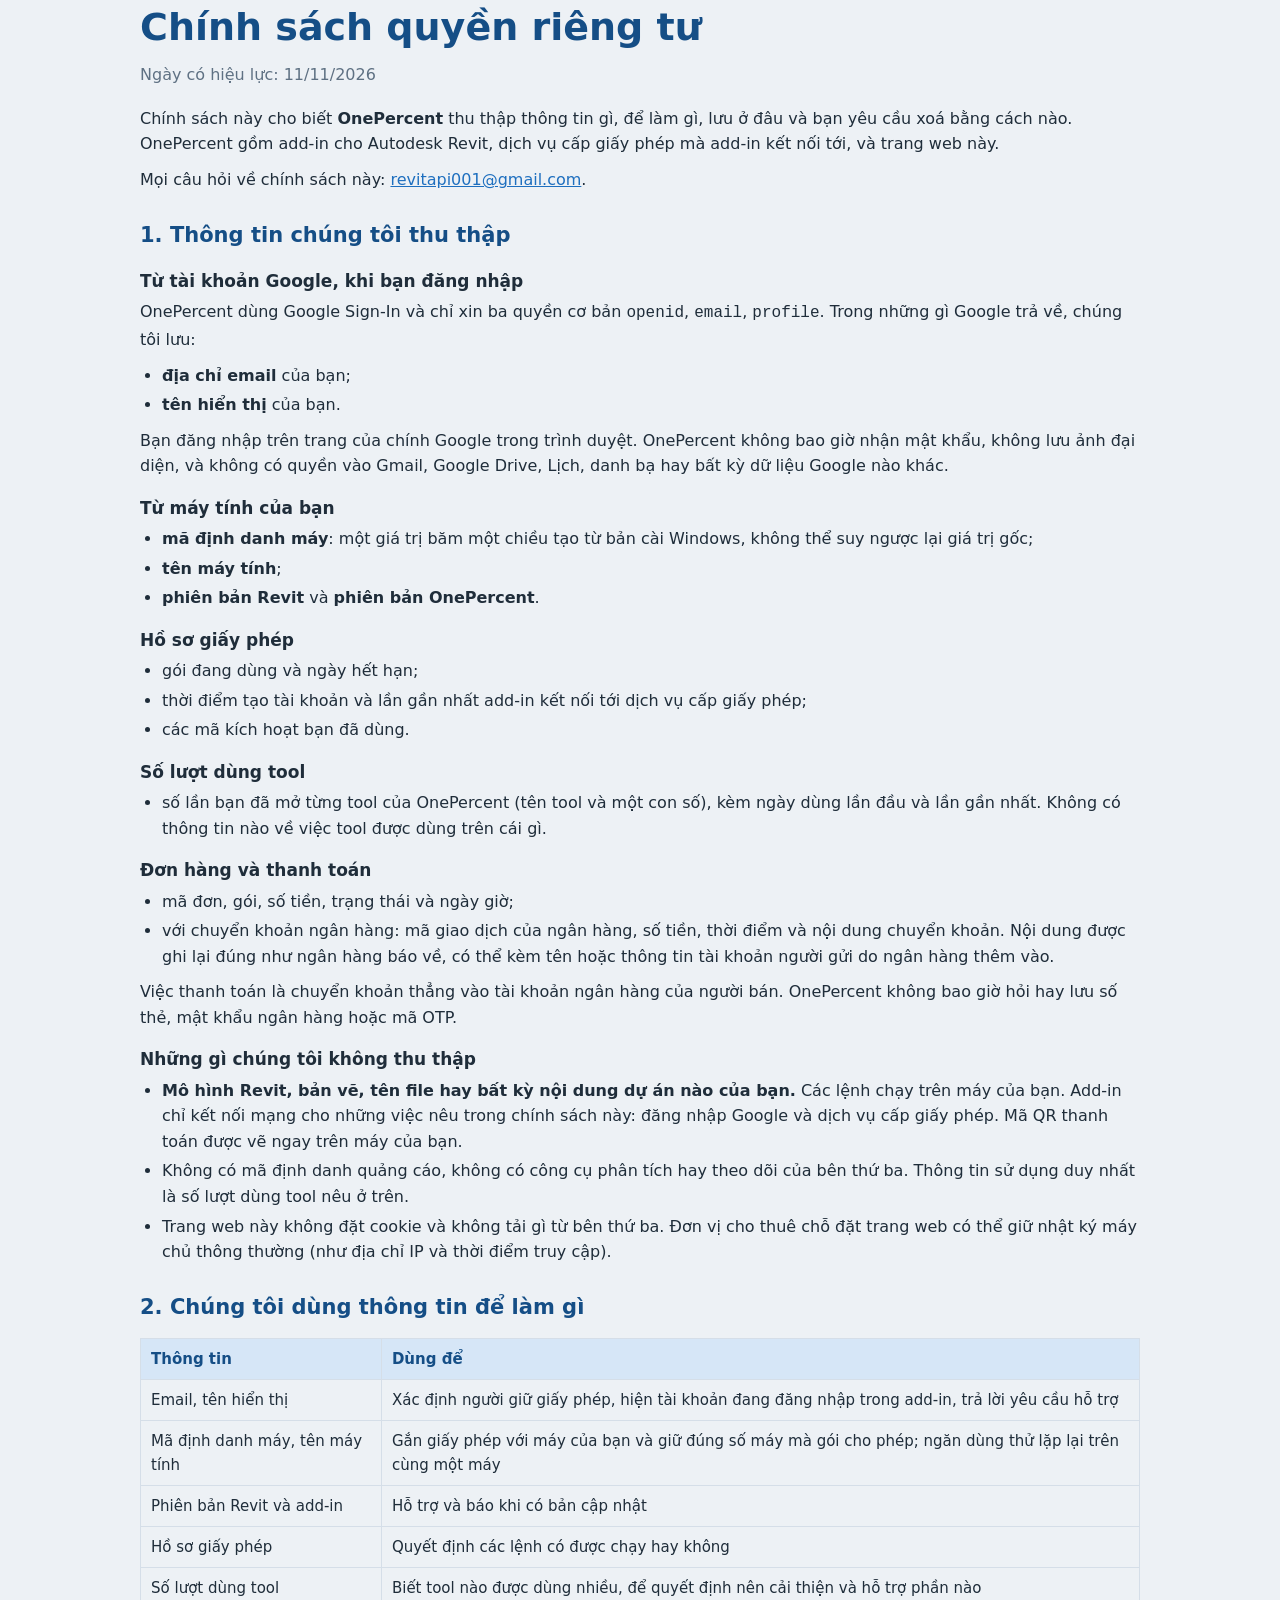
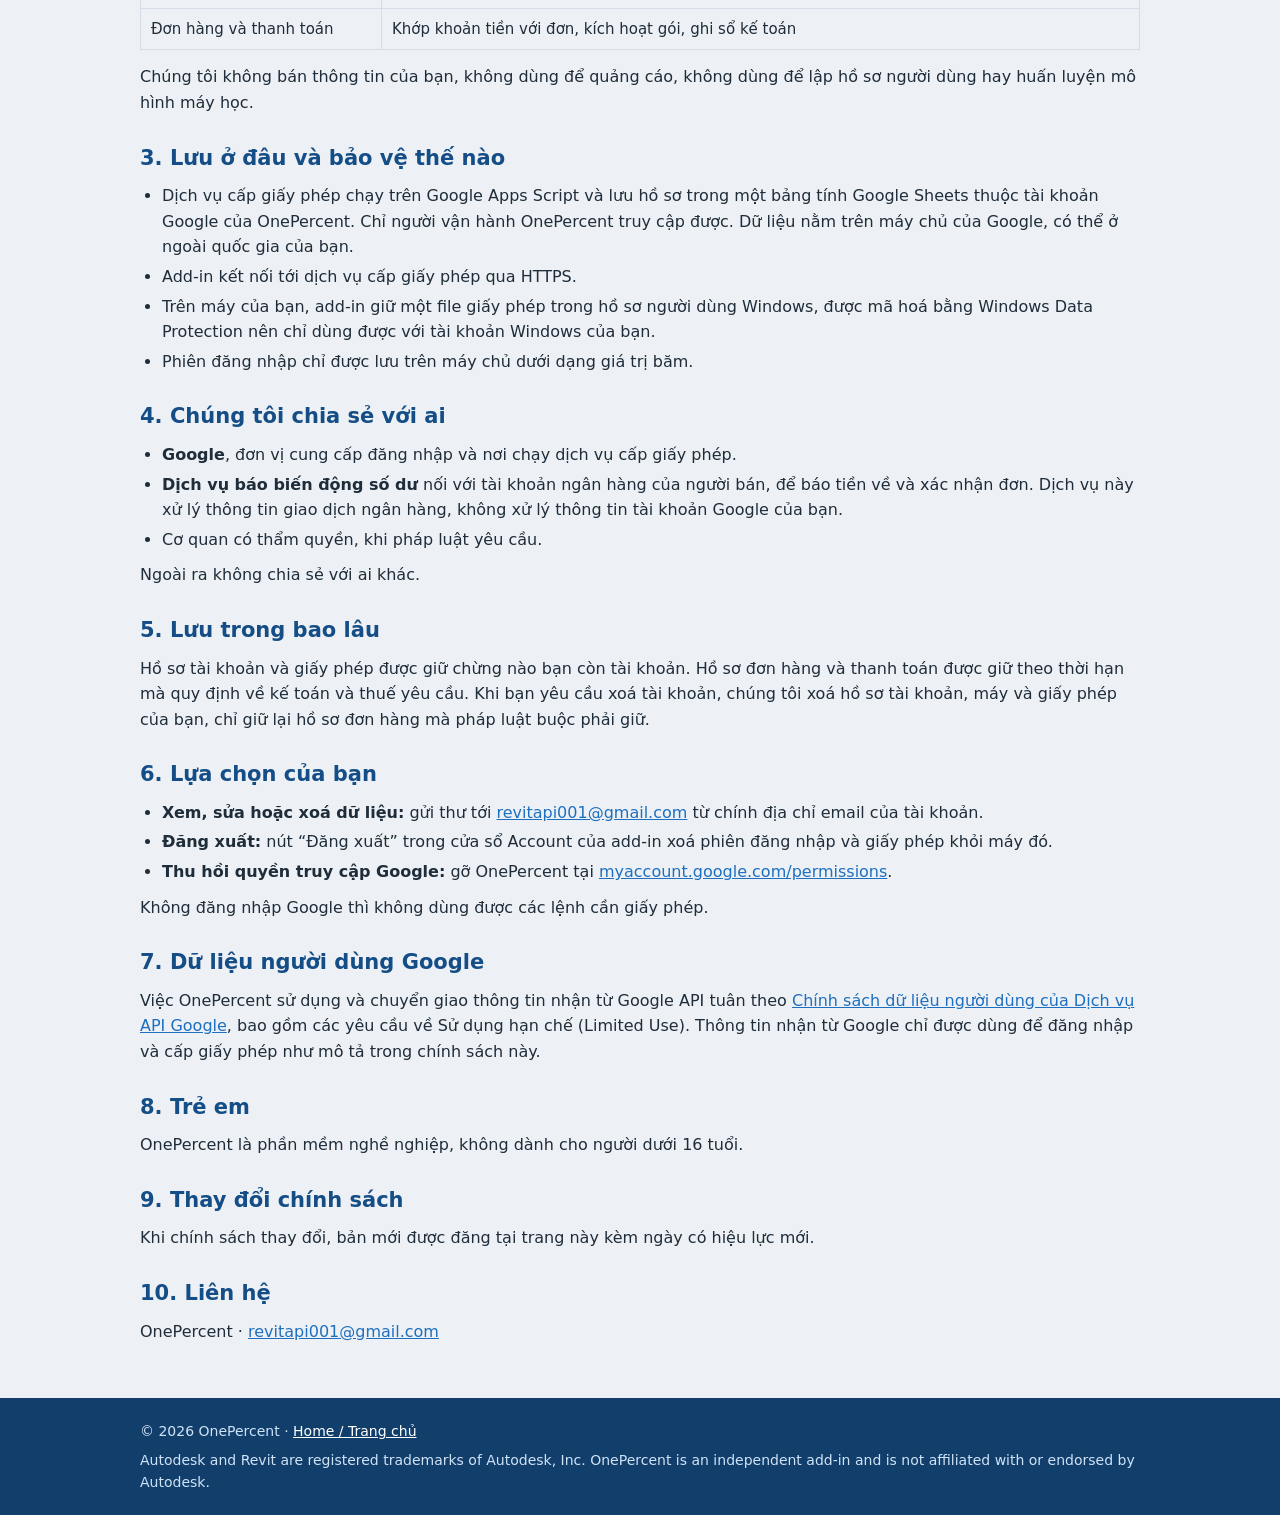
==== commit 1af435d8: "Add files via upload" ====
--- a/privacy.html
+++ b/privacy.html
@@ -61,6 +61,11 @@
         <li>activation codes you have used.</li>
       </ul>
 
+      <h3>Tool usage counts</h3>
+      <ul>
+        <li>how many times you have started each OnePercent tool (the name of the tool and a number), with the dates of the first and the latest use. Nothing about what the tool was used on.</li>
+      </ul>
+
       <h3>Orders and payments</h3>
       <ul>
         <li>the order code, plan, amount, status and dates;</li>
@@ -70,8 +75,8 @@
 
       <h3>What we do not collect</h3>
       <ul>
-        <li><strong>Your Revit models, drawings, file names or any project content.</strong> The commands work on your computer. The add-in connects to the network only for the things described in this policy: Google sign-in, the licence service, and fetching the payment QR picture.</li>
-        <li>No advertising identifiers, no analytics and no tracking.</li>
+        <li><strong>Your Revit models, drawings, file names or any project content.</strong> The commands work on your computer. The add-in connects to the network only for the things described in this policy: Google sign-in and the licence service. The payment QR code is drawn on your own computer.</li>
+        <li>No advertising identifiers and no third-party analytics or tracking. The only usage information is the tool counts described above.</li>
         <li>This website sets no cookies and loads nothing from third parties. The company hosting it may keep ordinary server logs (such as IP address and time of visit).</li>
       </ul>
 
@@ -83,6 +88,7 @@
           <tr><td>Device identifier, computer name</td><td>Tying a licence to your computers and keeping to the number of computers a plan allows; preventing repeated free trials on one computer</td></tr>
           <tr><td>Revit and add-in version</td><td>Support and telling you when an update is available</td></tr>
           <tr><td>Licence records</td><td>Deciding whether the commands may run</td></tr>
+          <tr><td>Tool usage counts</td><td>Seeing which tools are used most, to decide what to improve and support</td></tr>
           <tr><td>Orders and payment details</td><td>Matching a payment to an order, activating the plan, bookkeeping</td></tr>
         </table>
       </div>
@@ -100,7 +106,6 @@
       <ul>
         <li><strong>Google</strong>, which provides sign-in and hosts the licence service.</li>
         <li><strong>The payment-notification service</strong> connected to the seller's bank account, which reports incoming transfers so an order can be confirmed. It handles bank transaction details, not your Google account information.</li>
-        <li><strong>The QR-code picture service (VietQR).</strong> When you open an order, the add-in downloads the transfer QR picture from it. That request carries the seller's account number, the amount and the order code, not your name or email; like any web request it does reveal your IP address to that service.</li>
         <li>Authorities, when the law requires it.</li>
       </ul>
       <p>Nobody else.</p>
@@ -163,6 +168,11 @@
         <li>các mã kích hoạt bạn đã dùng.</li>
       </ul>
 
+      <h3>Số lượt dùng tool</h3>
+      <ul>
+        <li>số lần bạn đã mở từng tool của OnePercent (tên tool và một con số), kèm ngày dùng lần đầu và lần gần nhất. Không có thông tin nào về việc tool được dùng trên cái gì.</li>
+      </ul>
+
       <h3>Đơn hàng và thanh toán</h3>
       <ul>
         <li>mã đơn, gói, số tiền, trạng thái và ngày giờ;</li>
@@ -172,8 +182,8 @@
 
       <h3>Những gì chúng tôi không thu thập</h3>
       <ul>
-        <li><strong>Mô hình Revit, bản vẽ, tên file hay bất kỳ nội dung dự án nào của bạn.</strong> Các lệnh chạy trên máy của bạn. Add-in chỉ kết nối mạng cho những việc nêu trong chính sách này: đăng nhập Google, dịch vụ cấp giấy phép, và tải ảnh mã QR thanh toán.</li>
-        <li>Không có mã định danh quảng cáo, không phân tích hành vi, không theo dõi.</li>
+        <li><strong>Mô hình Revit, bản vẽ, tên file hay bất kỳ nội dung dự án nào của bạn.</strong> Các lệnh chạy trên máy của bạn. Add-in chỉ kết nối mạng cho những việc nêu trong chính sách này: đăng nhập Google và dịch vụ cấp giấy phép. Mã QR thanh toán được vẽ ngay trên máy của bạn.</li>
+        <li>Không có mã định danh quảng cáo, không có công cụ phân tích hay theo dõi của bên thứ ba. Thông tin sử dụng duy nhất là số lượt dùng tool nêu ở trên.</li>
         <li>Trang web này không đặt cookie và không tải gì từ bên thứ ba. Đơn vị cho thuê chỗ đặt trang web có thể giữ nhật ký máy chủ thông thường (như địa chỉ IP và thời điểm truy cập).</li>
       </ul>
 
@@ -185,6 +195,7 @@
           <tr><td>Mã định danh máy, tên máy tính</td><td>Gắn giấy phép với máy của bạn và giữ đúng số máy mà gói cho phép; ngăn dùng thử lặp lại trên cùng một máy</td></tr>
           <tr><td>Phiên bản Revit và add-in</td><td>Hỗ trợ và báo khi có bản cập nhật</td></tr>
           <tr><td>Hồ sơ giấy phép</td><td>Quyết định các lệnh có được chạy hay không</td></tr>
+          <tr><td>Số lượt dùng tool</td><td>Biết tool nào được dùng nhiều, để quyết định nên cải thiện và hỗ trợ phần nào</td></tr>
           <tr><td>Đơn hàng và thanh toán</td><td>Khớp khoản tiền với đơn, kích hoạt gói, ghi sổ kế toán</td></tr>
         </table>
       </div>
@@ -202,7 +213,6 @@
       <ul>
         <li><strong>Google</strong>, đơn vị cung cấp đăng nhập và nơi chạy dịch vụ cấp giấy phép.</li>
         <li><strong>Dịch vụ báo biến động số dư</strong> nối với tài khoản ngân hàng của người bán, để báo tiền về và xác nhận đơn. Dịch vụ này xử lý thông tin giao dịch ngân hàng, không xử lý thông tin tài khoản Google của bạn.</li>
-        <li><strong>Dịch vụ tạo ảnh mã QR (VietQR).</strong> Khi bạn mở một đơn, add-in tải ảnh mã QR chuyển khoản từ dịch vụ này. Yêu cầu đó mang số tài khoản người bán, số tiền và mã đơn, không mang tên hay email của bạn; như mọi yêu cầu web, dịch vụ đó thấy được địa chỉ IP của bạn.</li>
         <li>Cơ quan có thẩm quyền, khi pháp luật yêu cầu.</li>
       </ul>
       <p>Ngoài ra không chia sẻ với ai khác.</p>
